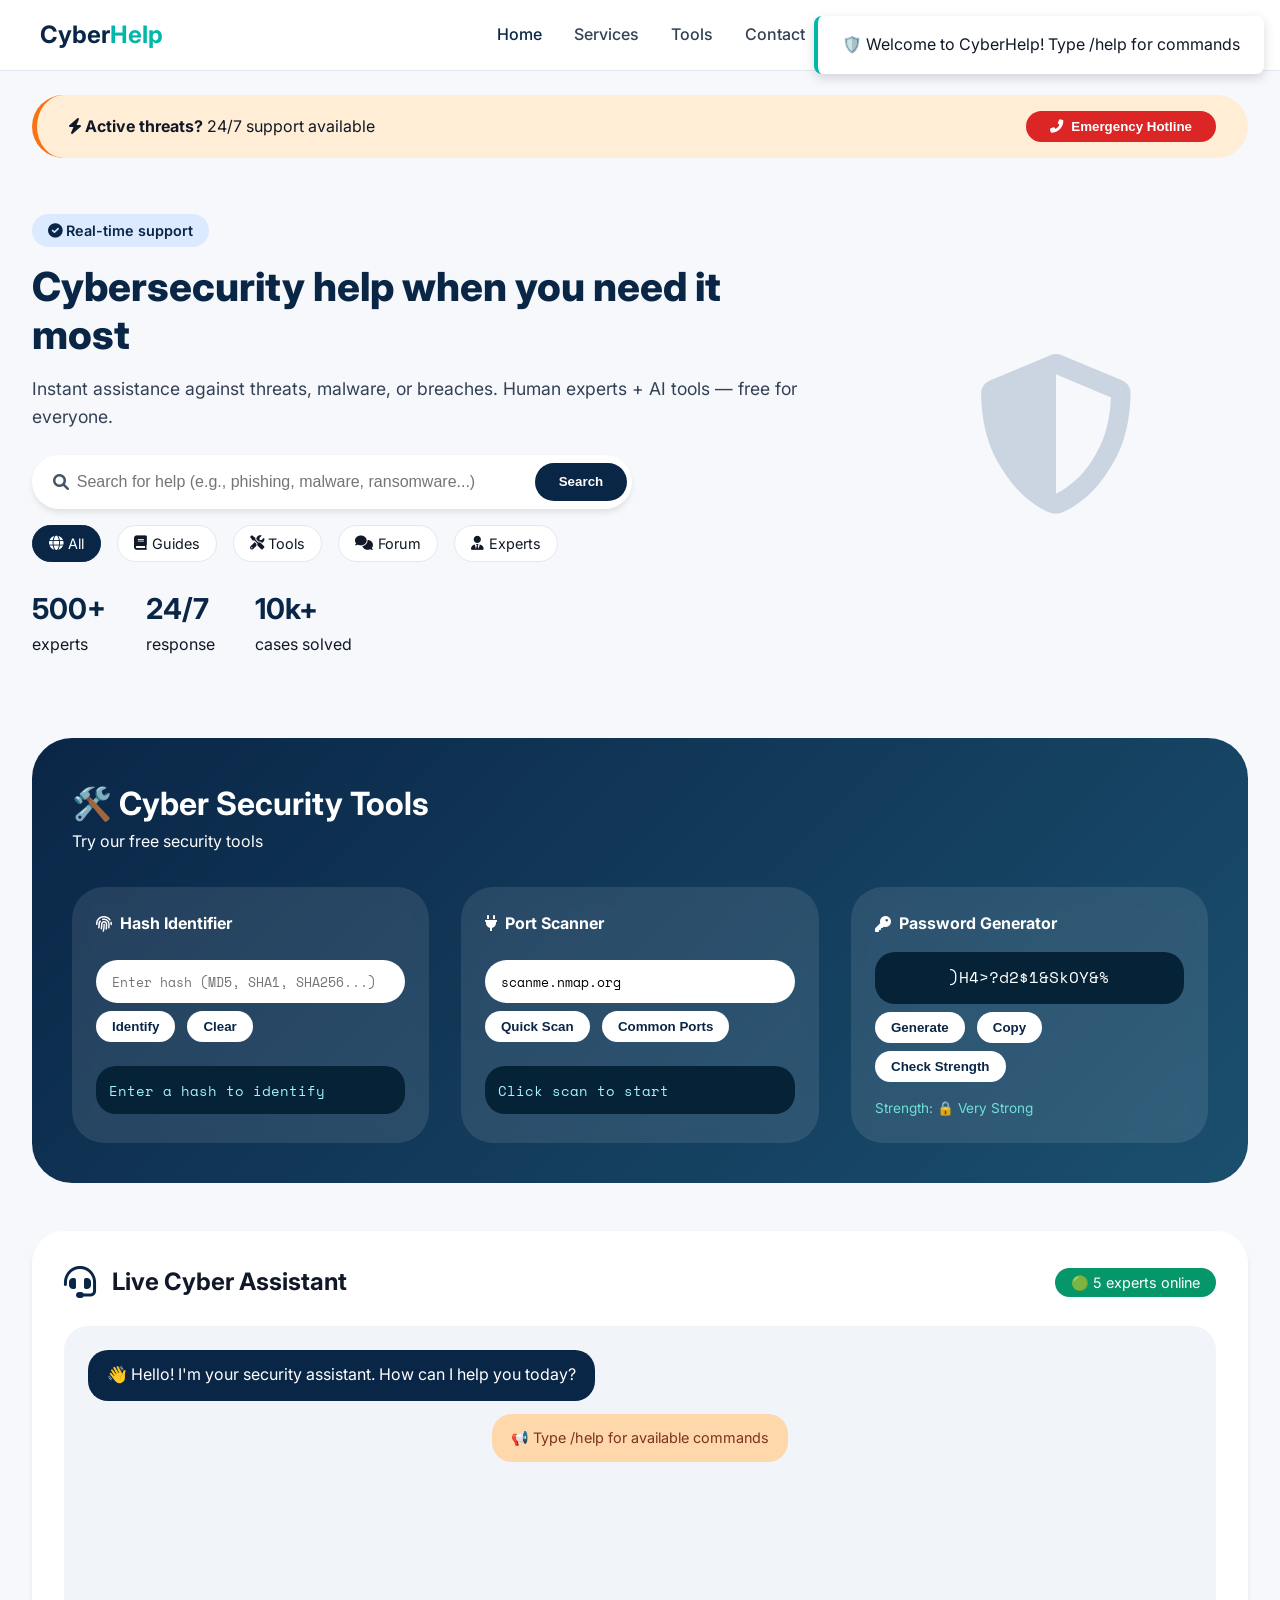
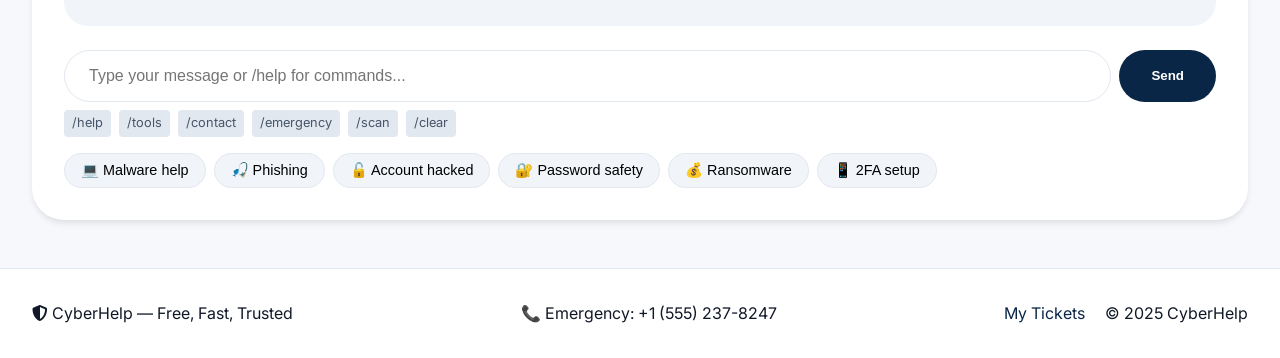
==== cyber-help website/html/index.html @ e4918975 "Add CyberHelp website source files" ====
<!-- index.html -->
<!DOCTYPE html>
<html lang="en">
<head>
  <meta charset="UTF-8">
  <meta name="viewport" content="width=device-width, initial-scale=1.0">
  <title>CyberHelp · Digital Security Hub</title>
  
  <!-- Font Awesome -->
  <link rel="stylesheet" href="https://cdnjs.cloudflare.com/ajax/libs/font-awesome/6.0.0-beta3/css/all.min.css">
  
  <!-- Google Fonts -->
  <link href="https://fonts.googleapis.com/css2?family=Inter:wght@300;400;500;600;700;800&family=Space+Mono:wght@400;700&display=swap" rel="stylesheet">
  
  <!-- Main CSS -->
  <link rel="stylesheet" href="../css/style.css">
</head>
<body>
  <!-- Navbar -->
  <nav class="navbar">
    <div class="container nav-container">
      <div class="logo">
        <i class="fas fa-shield-halved"></i>
        <span>Cyber<span style="color: var(--accent);">Help</span></span>
      </div>
      <div class="nav-links">
        <a href="#" class="active" data-page="home">Home</a>
        <a href="#" data-page="services">Services</a>
        <a href="#" data-page="tools">Tools</a>
        <a href="#" data-page="contact">Contact</a>
      </div>
      <button class="btn-outline" id="emergencyBtn">
        <i class="fas fa-exclamation-triangle"></i> Incident
      </button>
    </div>
  </nav>

  <main class="container">
    <!-- Emergency Banner -->
    <div class="emergency-bar">
      <span><i class="fas fa-bolt"></i> <strong>Active threats?</strong> 24/7 support available</span>
      <button class="emergency-highlight" id="panicBtn">
        <i class="fas fa-phone-alt"></i> Emergency Hotline
      </button>
    </div>

    <!-- Hero Section -->
    <section class="hero" id="home-section">
      <div class="hero-content">
        <span class="hero-badge"><i class="fas fa-check-circle"></i> Real-time support</span>
        <h1>Cybersecurity help when you need it most</h1>
        <p>Instant assistance against threats, malware, or breaches. Human experts + AI tools — free for everyone.</p>
        
        <!-- Advanced Search -->
        <div class="search-help">
          <i class="fas fa-search"></i>
          <input type="text" id="searchInput" placeholder="Search for help (e.g., phishing, malware, ransomware...)">
          <button id="searchBtn">Search</button>
        </div>
        
        <div class="search-filters">
          <span class="search-filter-chip active" data-filter="all"><i class="fas fa-globe"></i> All</span>
          <span class="search-filter-chip" data-filter="guides"><i class="fas fa-book"></i> Guides</span>
          <span class="search-filter-chip" data-filter="tools"><i class="fas fa-tools"></i> Tools</span>
          <span class="search-filter-chip" data-filter="forum"><i class="fas fa-comments"></i> Forum</span>
          <span class="search-filter-chip" data-filter="experts"><i class="fas fa-user-tie"></i> Experts</span>
        </div>
        
        <div class="search-results" id="searchResults"></div>

        <!-- Stats -->
        <div class="hero-stats">
          <div class="stat-item"><h3>500+</h3><span>experts</span></div>
          <div class="stat-item"><h3>24/7</h3><span>response</span></div>
          <div class="stat-item"><h3>10k+</h3><span>cases solved</span></div>
        </div>
      </div>
      <div class="hero-illustration">
        <i class="fas fa-shield"></i>
      </div>
    </section>

    <!-- Services Section -->
    <section id="services-section" style="display: none;">
      <div class="section-header">
        <h2>Our Security Services</h2>
        <a href="#" class="view-all-link">view all <i class="fas fa-arrow-right"></i></a>
      </div>

      <div class="grid-3">
        <div class="service-card">
          <div class="icon-bg"><i class="fas fa-skull-crosswalk"></i></div>
          <h3>Malware removal</h3>
          <p>Remote or on-device cleaning by certified analysts. 24/7 emergency removal available.</p>
          <a href="#" class="card-link" data-service="malware">Start removal <i class="fas fa-arrow-right"></i></a>
        </div>
        <div class="service-card">
          <div class="icon-bg"><i class="fas fa-envelope-shield"></i></div>
          <h3>Phishing alert</h3>
          <p>Report suspicious emails, get instant verdict. AI-powered phishing detection.</p>
          <a href="#" class="card-link" data-service="phishing">Forward email <i class="fas fa-arrow-right"></i></a>
        </div>
        <div class="service-card">
          <div class="icon-bg"><i class="fas fa-lock"></i></div>
          <h3>Account hacked</h3>
          <p>Step-by-step recovery & breach assessment. Account recovery specialists.</p>
          <a href="#" class="card-link" data-service="hacked">Secure account <i class="fas fa-arrow-right"></i></a>
        </div>
        <div class="service-card">
          <div class="icon-bg"><i class="fas fa-network-wired"></i></div>
          <h3>Network Security</h3>
          <p>Firewall configuration, intrusion detection, and network monitoring.</p>
          <a href="#" class="card-link" data-service="network">Secure network <i class="fas fa-arrow-right"></i></a>
        </div>
        <div class="service-card">
          <div class="icon-bg"><i class="fas fa-mobile-alt"></i></div>
          <h3>Mobile Security</h3>
          <p>iOS/Android malware scan, privacy check, and security configuration.</p>
          <a href="#" class="card-link" data-service="mobile">Secure device <i class="fas fa-arrow-right"></i></a>
        </div>
        <div class="service-card">
          <div class="icon-bg"><i class="fas fa-cloud"></i></div>
          <h3>Cloud Security</h3>
          <p>Cloud account audit, permission review, and breach investigation.</p>
          <a href="#" class="card-link" data-service="cloud">Audit cloud <i class="fas fa-arrow-right"></i></a>
        </div>
      </div>
    </section>

    <!-- Tools Panel -->
    <div class="tools-panel" id="tools-section">
      <h2 style="font-size: 2rem;">🛠️ Cyber Security Tools</h2>
      <p>Try our free security tools</p>

      <div class="tools-grid">
        <!-- Hash Identifier -->
        <div class="tool-item">
          <h4><i class="fas fa-fingerprint"></i> Hash Identifier</h4>
          <input type="text" class="tool-input" id="hashInput" placeholder="Enter hash (MD5, SHA1, SHA256...)">
          <button class="btn-tool" id="identifyHash">Identify</button>
          <button class="btn-tool" id="clearHash">Clear</button>
          <div class="tool-result" id="hashResult">Enter a hash to identify</div>
        </div>

        <!-- Port Scanner -->
        <div class="tool-item">
          <h4><i class="fas fa-plug"></i> Port Scanner</h4>
          <input type="text" class="tool-input" id="portInput" value="scanme.nmap.org" placeholder="Host or IP">
          <button class="btn-tool" id="scanPorts">Quick Scan</button>
          <button class="btn-tool" id="scanCommonPorts">Common Ports</button>
          <div class="tool-result" id="portResult">Click scan to start</div>
        </div>

        <!-- Password Generator -->
        <div class="tool-item">
          <h4><i class="fas fa-key"></i> Password Generator</h4>
          <div class="password-display" id="passwordDisplay">P@ssw0rd123!</div>
          <button class="btn-tool" id="generatePass">Generate</button>
          <button class="btn-tool" id="copyPass">Copy</button>
          <button class="btn-tool" id="checkStrength">Check Strength</button>
          <div class="password-strength" id="strengthDisplay"></div>
        </div>
      </div>
    </div>

    <!-- Contact Support Section -->
    <div class="contact-section" id="contact-section" style="display: none;">
      <div class="contact-header">
        <i class="fas fa-headset"></i>
        <h2>Contact Support</h2>
      </div>
      
      <div class="contact-grid">
        <div class="contact-form">
          <h3>Send us a message</h3>
          <div class="form-group">
            <label for="contactName">Full Name</label>
            <input type="text" id="contactName" placeholder="John Doe">
          </div>
          <div class="form-group">
            <label for="contactEmail">Email</label>
            <input type="email" id="contactEmail" placeholder="john@example.com">
          </div>
          <div class="form-group">
            <label for="contactSubject">Subject</label>
            <select id="contactSubject">
              <option value="malware">Malware Infection</option>
              <option value="phishing">Phishing Report</option>
              <option value="hacked">Account Hacked</option>
              <option value="network">Network Security</option>
              <option value="other">Other</option>
            </select>
          </div>
          <div class="form-group">
            <label for="contactMessage">Message</label>
            <textarea id="contactMessage" rows="4" placeholder="Describe your issue..."></textarea>
          </div>
          <div class="form-group">
            <label for="contactPriority">Priority</label>
            <select id="contactPriority">
              <option value="low">Low - General inquiry</option>
              <option value="medium">Medium - Need assistance</option>
              <option value="high">High - Urgent issue</option>
              <option value="critical">Critical - Active attack</option>
            </select>
          </div>
          <button class="btn-primary" id="submitContact">Submit Ticket</button>
        </div>
        
        <div class="contact-info">
          <h3>Support Information</h3>
          <div class="contact-info-item">
            <i class="fas fa-phone-alt"></i>
            <div>
              <h4>Emergency Hotline</h4>
              <p>+1 (555) 237-8247 (24/7)</p>
            </div>
          </div>
          <div class="contact-info-item">
            <i class="fas fa-envelope"></i>
            <div>
              <h4>Email Support</h4>
              <p>support@cyberhelp.com</p>
            </div>
          </div>
          <div class="contact-info-item">
            <i class="fas fa-comment"></i>
            <div>
              <h4>Live Chat</h4>
              <p>Available 24/7</p>
            </div>
          </div>
          <div class="contact-info-item">
            <i class="fas fa-clock"></i>
            <div>
              <h4>Response Time</h4>
              <p>Critical: &lt;5 min<br>High: &lt;30 min<br>Medium: &lt;2 hrs<br>Low: &lt;24 hrs</p>
            </div>
          </div>
          <div class="support-hours">
            <i class="fas fa-shield-alt"></i>
            <h4>24/7 Emergency Response</h4>
            <p>Immediate assistance for active threats</p>
          </div>
        </div>
      </div>
    </div>

    <!-- Enhanced Live Chat -->
    <div class="chat-preview" id="chat-section">
      <div class="chat-header">
        <i class="fas fa-headset"></i>
        <h3>Live Cyber Assistant</h3>
        <span class="online-badge">🟢 5 experts online</span>
      </div>

      <div class="chat-messages" id="chatMessages">
        <div class="msg support">👋 Hello! I'm your security assistant. How can I help you today?</div>
        <div class="msg system">📢 Type /help for available commands</div>
      </div>
      
      <div class="chat-typing" id="chatTyping">Assistant is typing...</div>

      <div class="chat-input-area">
        <input type="text" id="chatInput" placeholder="Type your message or /help for commands...">
        <button id="sendMessage">Send</button>
      </div>
      
      <div class="chat-commands">
        <span class="chat-command" data-command="/help">/help</span>
        <span class="chat-command" data-command="/tools">/tools</span>
        <span class="chat-command" data-command="/contact">/contact</span>
        <span class="chat-command" data-command="/emergency">/emergency</span>
        <span class="chat-command" data-command="/scan">/scan</span>
        <span class="chat-command" data-command="/clear">/clear</span>
      </div>

      <div class="chat-suggestions">
        <button class="suggestion-chip" data-suggestion="malware">💻 Malware help</button>
        <button class="suggestion-chip" data-suggestion="phishing">🎣 Phishing</button>
        <button class="suggestion-chip" data-suggestion="hacked">🔓 Account hacked</button>
        <button class="suggestion-chip" data-suggestion="password">🔐 Password safety</button>
        <button class="suggestion-chip" data-suggestion="ransomware">💰 Ransomware</button>
        <button class="suggestion-chip" data-suggestion="2fa">📱 2FA setup</button>
      </div>
    </div>
  </main>

  <!-- Support Tickets Modal -->
  <div class="modal" id="ticketsModal">
    <div class="modal-content">
      <div class="modal-header">
        <h2>Your Support Tickets</h2>
        <button class="modal-close" id="closeModal">&times;</button>
      </div>
      <div class="ticket-list" id="ticketList">
        <!-- Tickets will be displayed here -->
      </div>
    </div>
  </div>

  <!-- Footer -->
  <footer class="footer">
    <div class="container footer-grid">
      <div><i class="fas fa-shield"></i> CyberHelp — Free, Fast, Trusted</div>
      <div>📞 Emergency: +1 (555) 237-8247</div>
      <div>
        <a href="#" id="viewTickets" style="color: var(--primary); text-decoration: none; margin-right: 1rem;">My Tickets</a>
        © 2025 CyberHelp
      </div>
    </div>
  </footer>

  <!-- Toast Container -->
  <div class="toast-container" id="toastContainer"></div>

  <!-- Main JavaScript -->
  <script src="../javascript/script.js"></script>
</body>
</html>
---- cyber-help website/css/style.css ----
/* css/style.css */
* {
  margin: 0;
  padding: 0;
  box-sizing: border-box;
}

:root {
  --primary: #0a2647;
  --primary-light: #1e3a6b;
  --accent: #00b8a9;
  --accent-light: #6fe0d6;
  --bg-main: #f6f8fc;
  --bg-card: #ffffff;
  --text-dark: #111827;
  --text-gray: #334155;
  --text-light: #475569;
  --border-light: #e2e8f0;
  --warning: #f97316;
  --danger: #dc2626;
  --success: #059669;
  --shadow: 0 4px 6px -1px rgba(0, 0, 0, 0.1);
}

body {
  font-family: 'Inter', sans-serif;
  background: var(--bg-main);
  color: var(--text-dark);
  line-height: 1.6;
}

.container {
  max-width: 1280px;
  margin: 0 auto;
  padding: 0 2rem;
}

/* Navbar */
.navbar {
  background: white;
  border-bottom: 1px solid var(--border-light);
  position: sticky;
  top: 0;
  z-index: 50;
  padding: 1rem 0;
}

.nav-container {
  display: flex;
  align-items: center;
  justify-content: space-between;
}

.logo {
  display: flex;
  align-items: center;
  gap: 0.5rem;
  font-weight: 700;
  font-size: 1.5rem;
  color: var(--primary);
}

.logo i {
  color: var(--accent);
  font-size: 1.8rem;
}

.nav-links {
  display: flex;
  gap: 2rem;
}

.nav-links a {
  text-decoration: none;
  color: var(--text-gray);
  font-weight: 500;
  transition: color 0.2s;
  cursor: pointer;
}

.nav-links a:hover,
.nav-links a.active {
  color: var(--primary);
}

.btn-outline {
  border: 1px solid var(--primary-light);
  background: transparent;
  padding: 0.5rem 1.2rem;
  border-radius: 40px;
  font-weight: 600;
  color: var(--primary);
  cursor: pointer;
  transition: all 0.2s;
}

.btn-outline:hover {
  background: var(--primary);
  color: white;
}

/* Emergency Bar */
.emergency-bar {
  background: #ffedd5;
  border-left: 5px solid var(--warning);
  border-radius: 100px;
  padding: 1rem 2rem;
  margin: 1.5rem 0;
  display: flex;
  align-items: center;
  justify-content: space-between;
  flex-wrap: wrap;
  gap: 1rem;
}

.emergency-highlight {
  background: var(--danger);
  color: white;
  border: none;
  padding: 0.5rem 1.5rem;
  border-radius: 40px;
  font-weight: 600;
  display: inline-flex;
  align-items: center;
  gap: 0.5rem;
  cursor: pointer;
  transition: all 0.2s;
}

.emergency-highlight:hover {
  background: #b91c1c;
  transform: scale(1.02);
}

/* Hero Section */
.hero {
  display: flex;
  align-items: center;
  gap: 3rem;
  padding: 2rem 0;
  flex-wrap: wrap;
}

.hero-content {
  flex: 1 1 400px;
}

.hero-badge {
  background: #dbeafe;
  color: var(--primary);
  padding: 0.3rem 1rem;
  border-radius: 40px;
  font-size: 0.9rem;
  font-weight: 600;
  display: inline-block;
  margin-bottom: 1rem;
}

.hero-content h1 {
  font-size: 2.5rem;
  font-weight: 800;
  line-height: 1.2;
  color: var(--primary);
  margin-bottom: 1rem;
}

.hero-content p {
  font-size: 1.1rem;
  color: var(--text-gray);
  margin-bottom: 1.5rem;
}

.hero-illustration {
  flex: 1;
  text-align: center;
  font-size: 10rem;
  color: #cbd5e1;
}

/* Advanced Search */
.search-help {
  background: white;
  border-radius: 60px;
  display: flex;
  align-items: center;
  padding: 0.3rem;
  box-shadow: var(--shadow);
  max-width: 600px;
  margin-bottom: 1rem;
}

.search-help i {
  color: var(--text-light);
  margin-left: 1rem;
}

.search-help input {
  border: none;
  flex: 1;
  padding: 0.8rem 0.5rem;
  font-size: 1rem;
  outline: none;
}

.search-help button {
  background: var(--primary);
  border: none;
  color: white;
  padding: 0.7rem 1.5rem;
  border-radius: 40px;
  font-weight: 600;
  cursor: pointer;
  transition: 0.2s;
}

.search-help button:hover {
  background: var(--primary-light);
}

.search-filters {
  display: flex;
  gap: 1rem;
  margin-bottom: 1.5rem;
  flex-wrap: wrap;
}

.search-filter-chip {
  background: white;
  border: 1px solid var(--border-light);
  padding: 0.4rem 1rem;
  border-radius: 40px;
  font-size: 0.9rem;
  cursor: pointer;
  transition: 0.2s;
  display: flex;
  align-items: center;
  gap: 0.3rem;
}

.search-filter-chip.active {
  background: var(--primary);
  color: white;
  border-color: var(--primary);
}

.search-filter-chip:hover {
  background: var(--accent);
  color: white;
}

.search-results {
  background: white;
  border-radius: 20px;
  padding: 1rem;
  margin-top: 1rem;
  max-height: 300px;
  overflow-y: auto;
  display: none;
}

.search-results.show {
  display: block;
}

.search-result-item {
  padding: 0.8rem;
  border-bottom: 1px solid var(--border-light);
  cursor: pointer;
  transition: 0.2s;
}

.search-result-item:hover {
  background: #f1f5f9;
}

.search-result-item h4 {
  margin-bottom: 0.2rem;
}

.search-result-item p {
  font-size: 0.9rem;
  color: var(--text-light);
}

/* Stats */
.hero-stats {
  display: flex;
  gap: 2.5rem;
}

.stat-item h3 {
  font-size: 1.8rem;
  font-weight: 700;
  color: var(--primary);
}

/* Services Grid */
.section-header {
  display: flex;
  justify-content: space-between;
  align-items: center;
  margin: 2rem 0 1.5rem;
}

.section-header h2 {
  font-size: 2rem;
  font-weight: 700;
}

.view-all-link {
  color: var(--primary);
  text-decoration: none;
  font-weight: 500;
}

.grid-3 {
  display: grid;
  grid-template-columns: repeat(auto-fit, minmax(280px, 1fr));
  gap: 2rem;
}

.service-card {
  background: white;
  padding: 2rem;
  border-radius: 28px;
  box-shadow: var(--shadow);
  transition: transform 0.2s;
}

.service-card:hover {
  transform: translateY(-5px);
}

.icon-bg {
  background: #e0f2f1;
  width: 60px;
  height: 60px;
  border-radius: 20px;
  display: flex;
  align-items: center;
  justify-content: center;
  margin-bottom: 1.5rem;
  font-size: 2rem;
  color: var(--accent);
}

.service-card h3 {
  margin-bottom: 0.5rem;
}

.service-card p {
  color: var(--text-light);
  margin-bottom: 1.5rem;
}

.card-link {
  text-decoration: none;
  font-weight: 600;
  color: var(--primary);
  display: inline-flex;
  align-items: center;
  gap: 0.5rem;
  cursor: pointer;
}

/* Tools Panel */
.tools-panel {
  background: linear-gradient(135deg, var(--primary) 0%, #1b4f6e 100%);
  color: white;
  border-radius: 40px;
  padding: 2.5rem;
  margin: 3rem 0;
}

.tools-grid {
  display: grid;
  grid-template-columns: repeat(auto-fit, minmax(250px, 1fr));
  gap: 2rem;
  margin-top: 2rem;
}

.tool-item {
  background: rgba(255, 255, 255, 0.1);
  backdrop-filter: blur(8px);
  border-radius: 32px;
  padding: 1.5rem;
}

.tool-item h4 {
  display: flex;
  align-items: center;
  gap: 0.5rem;
  margin-bottom: 1rem;
}

.tool-input {
  width: 100%;
  padding: 0.7rem 1rem;
  border-radius: 40px;
  border: none;
  margin: 0.5rem 0;
  font-family: 'Space Mono', monospace;
}

.btn-tool {
  background: white;
  border: none;
  padding: 0.5rem 1rem;
  border-radius: 40px;
  font-weight: 600;
  color: var(--primary);
  cursor: pointer;
  margin-right: 0.5rem;
  margin-bottom: 0.5rem;
  transition: 0.2s;
}

.btn-tool:hover {
  background: var(--accent);
  color: white;
}

.tool-result {
  background: #052236;
  padding: 0.8rem;
  border-radius: 20px;
  font-family: 'Space Mono', monospace;
  font-size: 0.9rem;
  margin-top: 1rem;
  color: #a5f3fc;
}

.password-display {
  background: #052236;
  padding: 0.8rem;
  border-radius: 20px;
  font-family: 'Space Mono', monospace;
  text-align: center;
  margin: 0.5rem 0;
}

.password-strength {
  font-size: 0.85rem;
  margin-top: 0.5rem;
  color: var(--accent-light);
}

/* Contact Support Section */
.contact-section {
  background: white;
  border-radius: 32px;
  padding: 2rem;
  margin: 2rem 0;
  box-shadow: var(--shadow);
}

.contact-header {
  display: flex;
  align-items: center;
  gap: 1rem;
  margin-bottom: 2rem;
}

.contact-header i {
  font-size: 2rem;
  color: var(--primary);
}

.contact-header h2 {
  font-size: 1.8rem;
}

.contact-grid {
  display: grid;
  grid-template-columns: repeat(auto-fit, minmax(300px, 1fr));
  gap: 2rem;
}

.contact-form {
  display: flex;
  flex-direction: column;
  gap: 1rem;
}

.form-group {
  display: flex;
  flex-direction: column;
  gap: 0.3rem;
}

.form-group label {
  font-weight: 600;
  color: var(--text-dark);
}

.form-group input,
.form-group select,
.form-group textarea {
  padding: 0.8rem 1rem;
  border: 1px solid var(--border-light);
  border-radius: 12px;
  font-family: 'Inter', sans-serif;
  outline: none;
  transition: 0.2s;
}

.form-group input:focus,
.form-group select:focus,
.form-group textarea:focus {
  border-color: var(--accent);
}

.btn-primary {
  background: var(--primary);
  color: white;
  border: none;
  padding: 1rem;
  border-radius: 12px;
  font-weight: 600;
  cursor: pointer;
  transition: 0.2s;
}

.btn-primary:hover {
  background: var(--primary-light);
}

.contact-info {
  background: #f1f5f9;
  padding: 1.5rem;
  border-radius: 24px;
}

.contact-info-item {
  display: flex;
  align-items: center;
  gap: 1rem;
  padding: 1rem 0;
  border-bottom: 1px solid var(--border-light);
}

.contact-info-item:last-child {
  border-bottom: none;
}

.contact-info-item i {
  font-size: 1.5rem;
  color: var(--accent);
  width: 40px;
}

.contact-info-item h4 {
  margin-bottom: 0.2rem;
}

.contact-info-item p {
  color: var(--text-light);
}

.support-hours {
  margin-top: 1rem;
  padding: 1rem;
  background: var(--primary);
  color: white;
  border-radius: 16px;
  text-align: center;
}

/* Enhanced Chat Section */
.chat-preview {
  background: white;
  border-radius: 32px;
  padding: 2rem;
  margin: 2rem 0;
  box-shadow: var(--shadow);
}

.chat-header {
  display: flex;
  align-items: center;
  gap: 1rem;
  margin-bottom: 1.5rem;
  flex-wrap: wrap;
}

.chat-header i {
  font-size: 2rem;
  color: var(--primary);
}

.chat-header h3 {
  font-size: 1.5rem;
}

.online-badge {
  background: var(--success);
  color: white;
  padding: 0.2rem 1rem;
  border-radius: 40px;
  font-size: 0.9rem;
  margin-left: auto;
}

.chat-messages {
  background: #f1f5f9;
  border-radius: 24px;
  padding: 1.5rem;
  height: 300px;
  overflow-y: auto;
  margin-bottom: 1.5rem;
  display: flex;
  flex-direction: column;
  gap: 0.8rem;
}

.msg {
  max-width: 80%;
  padding: 0.8rem 1.2rem;
  border-radius: 20px;
  animation: fadeIn 0.3s;
}

.msg.support {
  background: var(--primary);
  color: white;
  align-self: flex-start;
}

.msg.user {
  background: #e9eef3;
  align-self: flex-end;
}

.msg.system {
  background: #fed7aa;
  color: #7b341e;
  align-self: center;
  font-size: 0.9rem;
}

.chat-typing {
  color: var(--text-light);
  font-size: 0.9rem;
  padding: 0.5rem;
  display: none;
}

.chat-typing.show {
  display: block;
}

.chat-input-area {
  display: flex;
  gap: 0.5rem;
}

.chat-input-area input {
  flex: 1;
  padding: 1rem 1.5rem;
  border-radius: 60px;
  border: 1px solid var(--border-light);
  font-size: 1rem;
  outline: none;
}

.chat-input-area button {
  background: var(--primary);
  border: none;
  color: white;
  padding: 0 2rem;
  border-radius: 60px;
  font-weight: 700;
  cursor: pointer;
  transition: 0.2s;
}

.chat-input-area button:hover {
  background: var(--accent);
}

.chat-suggestions {
  display: flex;
  gap: 0.5rem;
  flex-wrap: wrap;
  margin-top: 1rem;
}

.suggestion-chip {
  background: #f1f5f9;
  border: 1px solid var(--border-light);
  padding: 0.5rem 1rem;
  border-radius: 40px;
  font-size: 0.9rem;
  cursor: pointer;
  transition: 0.2s;
}

.suggestion-chip:hover {
  background: var(--accent);
  color: white;
}

.chat-commands {
  display: flex;
  gap: 0.5rem;
  margin-top: 0.5rem;
  font-size: 0.8rem;
  color: var(--text-light);
}

.chat-command {
  background: #e2e8f0;
  padding: 0.2rem 0.5rem;
  border-radius: 4px;
  cursor: pointer;
}

.chat-command:hover {
  background: var(--accent-light);
}

/* Footer */
.footer {
  margin-top: 3rem;
  background: white;
  border-top: 1px solid var(--border-light);
  padding: 2rem 0;
}

.footer-grid {
  display: flex;
  justify-content: space-between;
  align-items: center;
  flex-wrap: wrap;
  gap: 1rem;
}

/* Toast */
.toast-container {
  position: fixed;
  top: 1rem;
  right: 1rem;
  z-index: 1000;
}

.toast {
  background: white;
  padding: 1rem 1.5rem;
  border-radius: 8px;
  box-shadow: 0 4px 12px rgba(0,0,0,0.15);
  margin-bottom: 0.5rem;
  animation: slideIn 0.3s;
  border-left: 4px solid var(--accent);
}

@keyframes slideIn {
  from { transform: translateX(100%); opacity: 0; }
  to { transform: translateX(0); opacity: 1; }
}

@keyframes fadeIn {
  from { opacity: 0; transform: translateY(10px); }
  to { opacity: 1; transform: translateY(0); }
}

/* Modal */
.modal {
  display: none;
  position: fixed;
  top: 0;
  left: 0;
  width: 100%;
  height: 100%;
  background: rgba(0,0,0,0.5);
  z-index: 1000;
  justify-content: center;
  align-items: center;
}

.modal.show {
  display: flex;
}

.modal-content {
  background: white;
  padding: 2rem;
  border-radius: 32px;
  max-width: 500px;
  width: 90%;
  max-height: 80vh;
  overflow-y: auto;
}

.modal-header {
  display: flex;
  justify-content: space-between;
  align-items: center;
  margin-bottom: 1.5rem;
}

.modal-header h2 {
  font-size: 1.5rem;
}

.modal-close {
  background: none;
  border: none;
  font-size: 1.5rem;
  cursor: pointer;
  color: var(--text-light);
}

.ticket-list {
  margin-top: 1rem;
}

.ticket-item {
  background: #f1f5f9;
  padding: 1rem;
  border-radius: 16px;
  margin-bottom: 1rem;
}

.ticket-item h4 {
  display: flex;
  justify-content: space-between;
  margin-bottom: 0.5rem;
}

.ticket-status {
  font-size: 0.8rem;
  padding: 0.2rem 0.5rem;
  border-radius: 20px;
}

.status-open {
  background: var(--warning);
  color: white;
}

.status-closed {
  background: var(--success);
  color: white;
}

/* Mobile Responsive */
@media (max-width: 768px) {
  .nav-links {
    display: none;
  }
  
  .hero-content h1 {
    font-size: 2rem;
  }
  
  .tools-panel {
    padding: 1.5rem;
  }
  
  .chat-header {
    flex-wrap: wrap;
  }
}
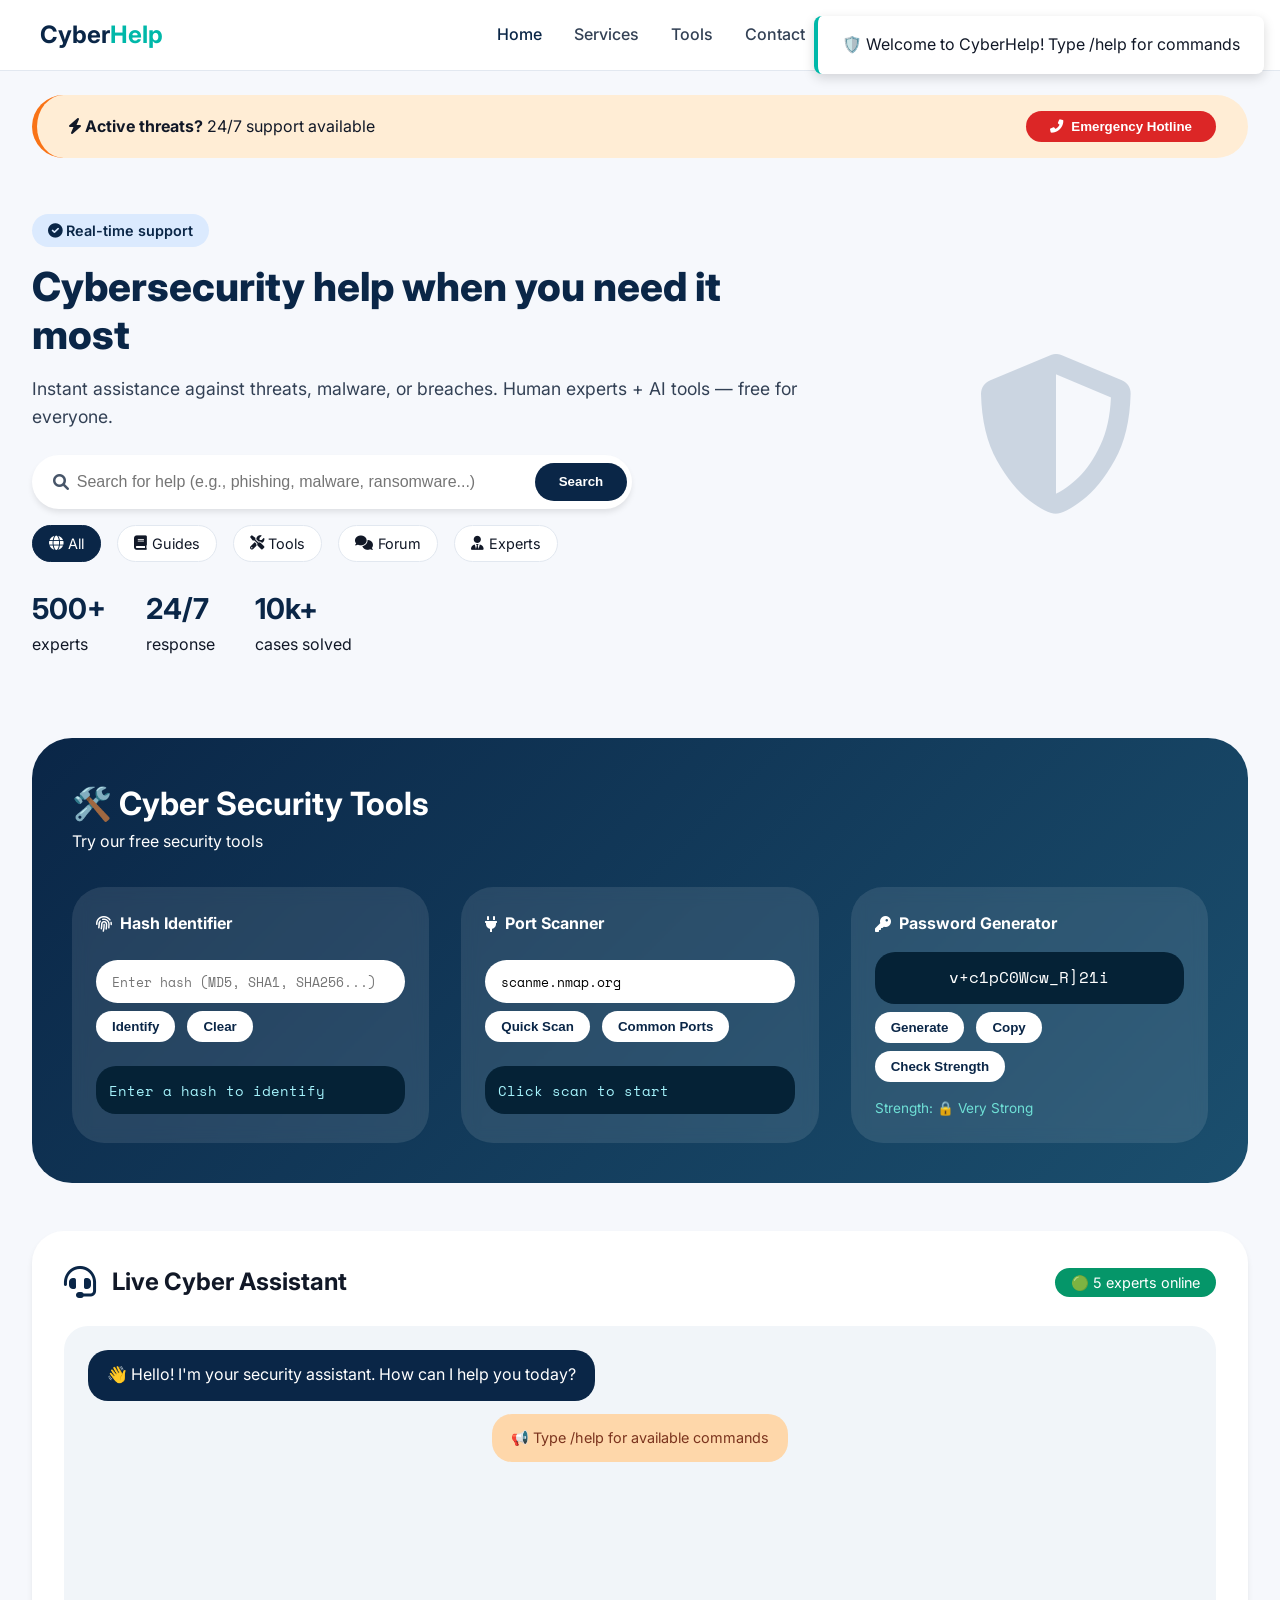
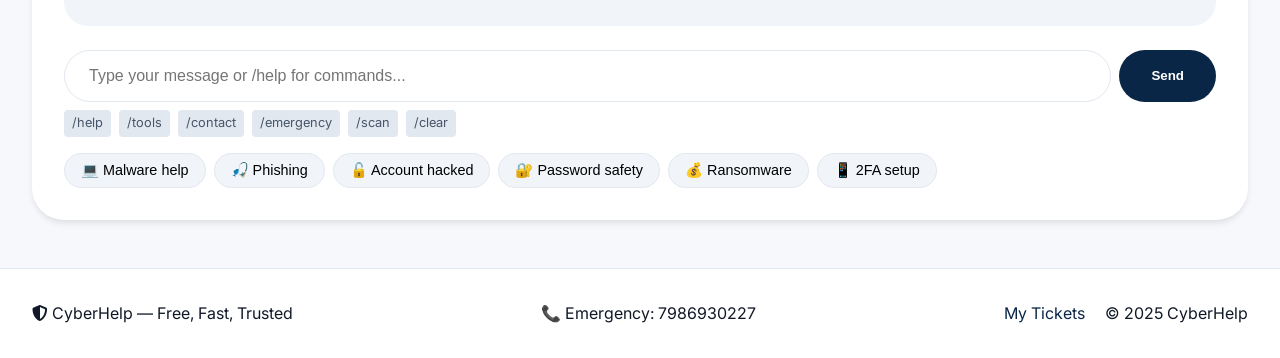
==== commit 68932346: "Deploy CyberHelp website via GitHub Pages (adds root index + workflow)" ====
--- a/cyber-help website/html/index.html
+++ b/cyber-help website/html/index.html
@@ -303,7 +303,7 @@
   <footer class="footer">
     <div class="container footer-grid">
       <div><i class="fas fa-shield"></i> CyberHelp — Free, Fast, Trusted</div>
-      <div>📞 Emergency: +1 (555) 237-8247</div>
+      <div>📞 Emergency: 7986930227</div>
       <div>
         <a href="#" id="viewTickets" style="color: var(--primary); text-decoration: none; margin-right: 1rem;">My Tickets</a>
         © 2025 CyberHelp
